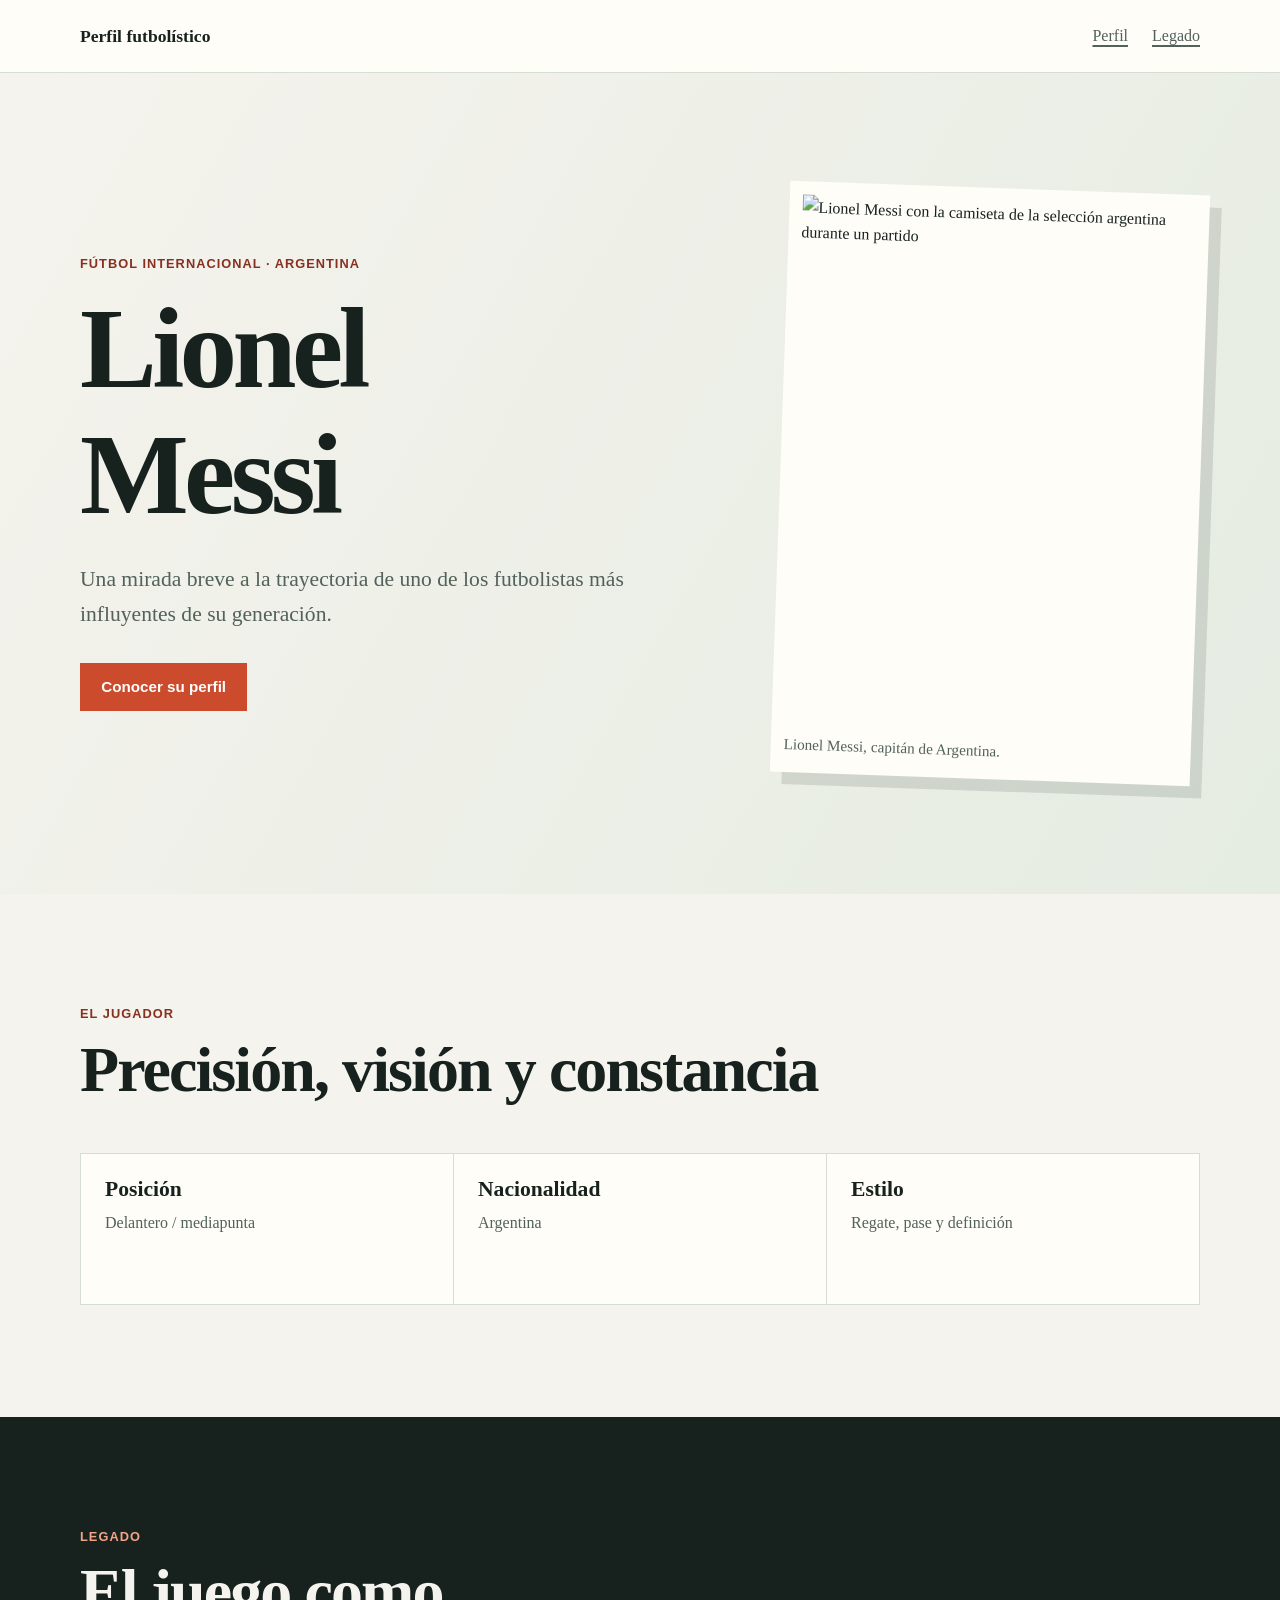
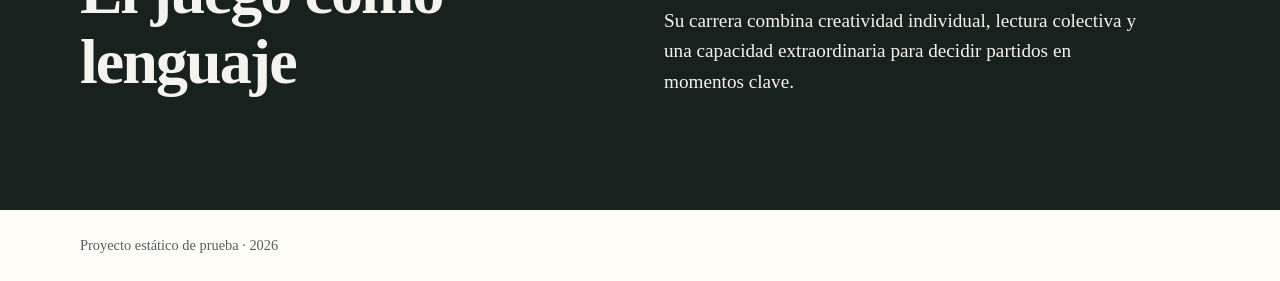
==== prueba1/index.html @ 14f0600e "Crear pagina futbolistica y auditoria UX" ====
<!doctype html>
<html lang="es">
<head>
  <meta charset="utf-8">
  <meta name="viewport" content="width=device-width, initial-scale=1">
  <meta name="description" content="Perfil breve de Lionel Messi, futbolista argentino.">
  <title>Lionel Messi | Perfil futbolístico</title>
  <link rel="stylesheet" href="styles.css">
</head>
<body>
  <header class="site-header">
    <div class="container header-content">
      <a class="brand" href="index.html" aria-label="Inicio de Perfil futbolístico">Perfil futbolístico</a>
      <nav aria-label="Navegación principal">
        <a href="#perfil">Perfil</a>
        <a href="#legado">Legado</a>
      </nav>
    </div>
  </header>

  <main>
    <section class="hero" aria-labelledby="page-title">
      <div class="container hero-grid">
        <div class="hero-copy">
          <p class="eyebrow">Fútbol internacional · Argentina</p>
          <h1 id="page-title">Lionel Messi</h1>
          <p class="intro">Una mirada breve a la trayectoria de uno de los futbolistas más influyentes de su generación.</p>
          <a class="button" href="#perfil">Conocer su perfil</a>
        </div>
        <figure class="player-image">
          <img src="https://upload.wikimedia.org/wikipedia/commons/8/86/Lionel_Messi_20180626.jpg" alt="Lionel Messi con la camiseta de la selección argentina durante un partido" width="900" height="1200">
          <figcaption>Lionel Messi, capitán de Argentina.</figcaption>
        </figure>
      </div>
    </section>

    <section id="perfil" class="profile-section" aria-labelledby="profile-title">
      <div class="container">
        <p class="eyebrow">El jugador</p>
        <h2 id="profile-title">Precisión, visión y constancia</h2>
        <div class="facts-grid">
          <article class="fact">
            <h3>Posición</h3>
            <p>Delantero / mediapunta</p>
          </article>
          <article class="fact">
            <h3>Nacionalidad</h3>
            <p>Argentina</p>
          </article>
          <article class="fact">
            <h3>Estilo</h3>
            <p>Regate, pase y definición</p>
          </article>
        </div>
      </div>
    </section>

    <section id="legado" class="legacy-section" aria-labelledby="legacy-title">
      <div class="container legacy-content">
        <div>
          <p class="eyebrow">Legado</p>
          <h2 id="legacy-title">El juego como lenguaje</h2>
        </div>
        <p>Su carrera combina creatividad individual, lectura colectiva y una capacidad extraordinaria para decidir partidos en momentos clave.</p>
      </div>
    </section>
  </main>

  <footer class="site-footer">
    <div class="container">
      <p>Proyecto estático de prueba · 2026</p>
    </div>
  </footer>
</body>
</html>
---- prueba1/styles.css ----
:root {
  color-scheme: light;
  --ink: #17221f;
  --muted: #52615b;
  --paper: #f5f3ed;
  --surface: #fffdf8;
  --line: #d6ddd5;
  --accent: #cc4b2c;
  --accent-dark: #87301f;
  --max-width: 1120px;
}

* { box-sizing: border-box; }
html { scroll-behavior: smooth; }
body {
  margin: 0;
  color: var(--ink);
  background: var(--paper);
  font-family: Georgia, 'Times New Roman', serif;
  line-height: 1.6;
}

.container { width: min(var(--max-width), calc(100% - 3rem)); margin: 0 auto; }
.site-header { border-bottom: 1px solid var(--line); background: var(--surface); }
.header-content { display: flex; align-items: center; justify-content: space-between; min-height: 72px; gap: 2rem; }
.brand { color: var(--ink); font-size: 1.1rem; font-weight: 700; text-decoration: none; }
nav { display: flex; gap: 1.5rem; }
nav a { color: var(--muted); text-decoration-thickness: .12em; text-underline-offset: .25em; }
nav a:hover, nav a:focus-visible { color: var(--accent-dark); }

.hero { padding: clamp(4rem, 9vw, 8rem) 0; background: linear-gradient(120deg, #f5f3ed 0%, #e5ece2 100%); }
.hero-grid { display: grid; grid-template-columns: 1fr minmax(280px, 420px); align-items: center; gap: clamp(2rem, 7vw, 7rem); }
.eyebrow { margin: 0 0 .8rem; color: var(--accent-dark); font: 700 .8rem/1.2 Arial, sans-serif; letter-spacing: .08em; text-transform: uppercase; }
h1, h2, h3 { line-height: 1.1; }
h1 { max-width: 9ch; margin: 0; font-size: clamp(3.6rem, 9vw, 7.5rem); letter-spacing: -.04em; }
h2 { margin: 0; font-size: clamp(2.2rem, 5vw, 4rem); letter-spacing: -.03em; }
h3 { margin: 0 0 .5rem; font-size: 1.35rem; }
.intro { max-width: 34rem; margin: 1.5rem 0 2rem; color: var(--muted); font-size: clamp(1.1rem, 2vw, 1.35rem); }
.button { display: inline-block; padding: .8rem 1.2rem; color: #fff; background: var(--accent); font: 700 .95rem/1.2 Arial, sans-serif; text-decoration: none; border: 2px solid var(--accent); }
.button:hover, .button:focus-visible { background: var(--accent-dark); border-color: var(--accent-dark); }
.player-image { margin: 0; padding: .8rem .8rem 1rem; background: var(--surface); box-shadow: 12px 12px 0 rgba(23, 34, 31, .12); transform: rotate(2deg); }
.player-image img { display: block; width: 100%; height: auto; aspect-ratio: 3 / 4; object-fit: cover; }
figcaption { margin-top: .75rem; color: var(--muted); font-size: .95rem; }
.profile-section, .legacy-section { padding: clamp(4rem, 9vw, 7rem) 0; }
.facts-grid { display: grid; grid-template-columns: repeat(3, 1fr); gap: 1px; margin-top: 3rem; background: var(--line); border: 1px solid var(--line); }
.fact { min-height: 150px; padding: 1.5rem; background: var(--surface); }
.fact p { margin: 0; color: var(--muted); }
.legacy-section { color: #f5f3ed; background: var(--ink); }
.legacy-content { display: grid; grid-template-columns: 1fr 1fr; gap: 3rem; align-items: end; }
.legacy-content .eyebrow { color: #f3a386; }
.legacy-content > p { max-width: 30rem; margin: 0; font-size: 1.2rem; }
.site-footer { padding: 1.5rem 0; color: var(--muted); background: var(--surface); font-size: .9rem; }
.site-footer p { margin: 0; }
:focus-visible { outline: 3px solid #1b6a9b; outline-offset: 4px; }

@media (max-width: 700px) {
  .container { width: min(var(--max-width), calc(100% - 2rem)); }
  .header-content { align-items: flex-start; flex-direction: column; justify-content: center; padding: 1rem 0; gap: .6rem; }
  nav { gap: 1rem; }
  .hero-grid, .legacy-content { grid-template-columns: 1fr; }
  .player-image { max-width: 360px; margin: 0 auto; }
  .facts-grid { grid-template-columns: 1fr; }
}

@media (prefers-reduced-motion: reduce) {
  html { scroll-behavior: auto; }
  *, *::before, *::after { transition-duration: .01ms !important; animation-duration: .01ms !important; }
}
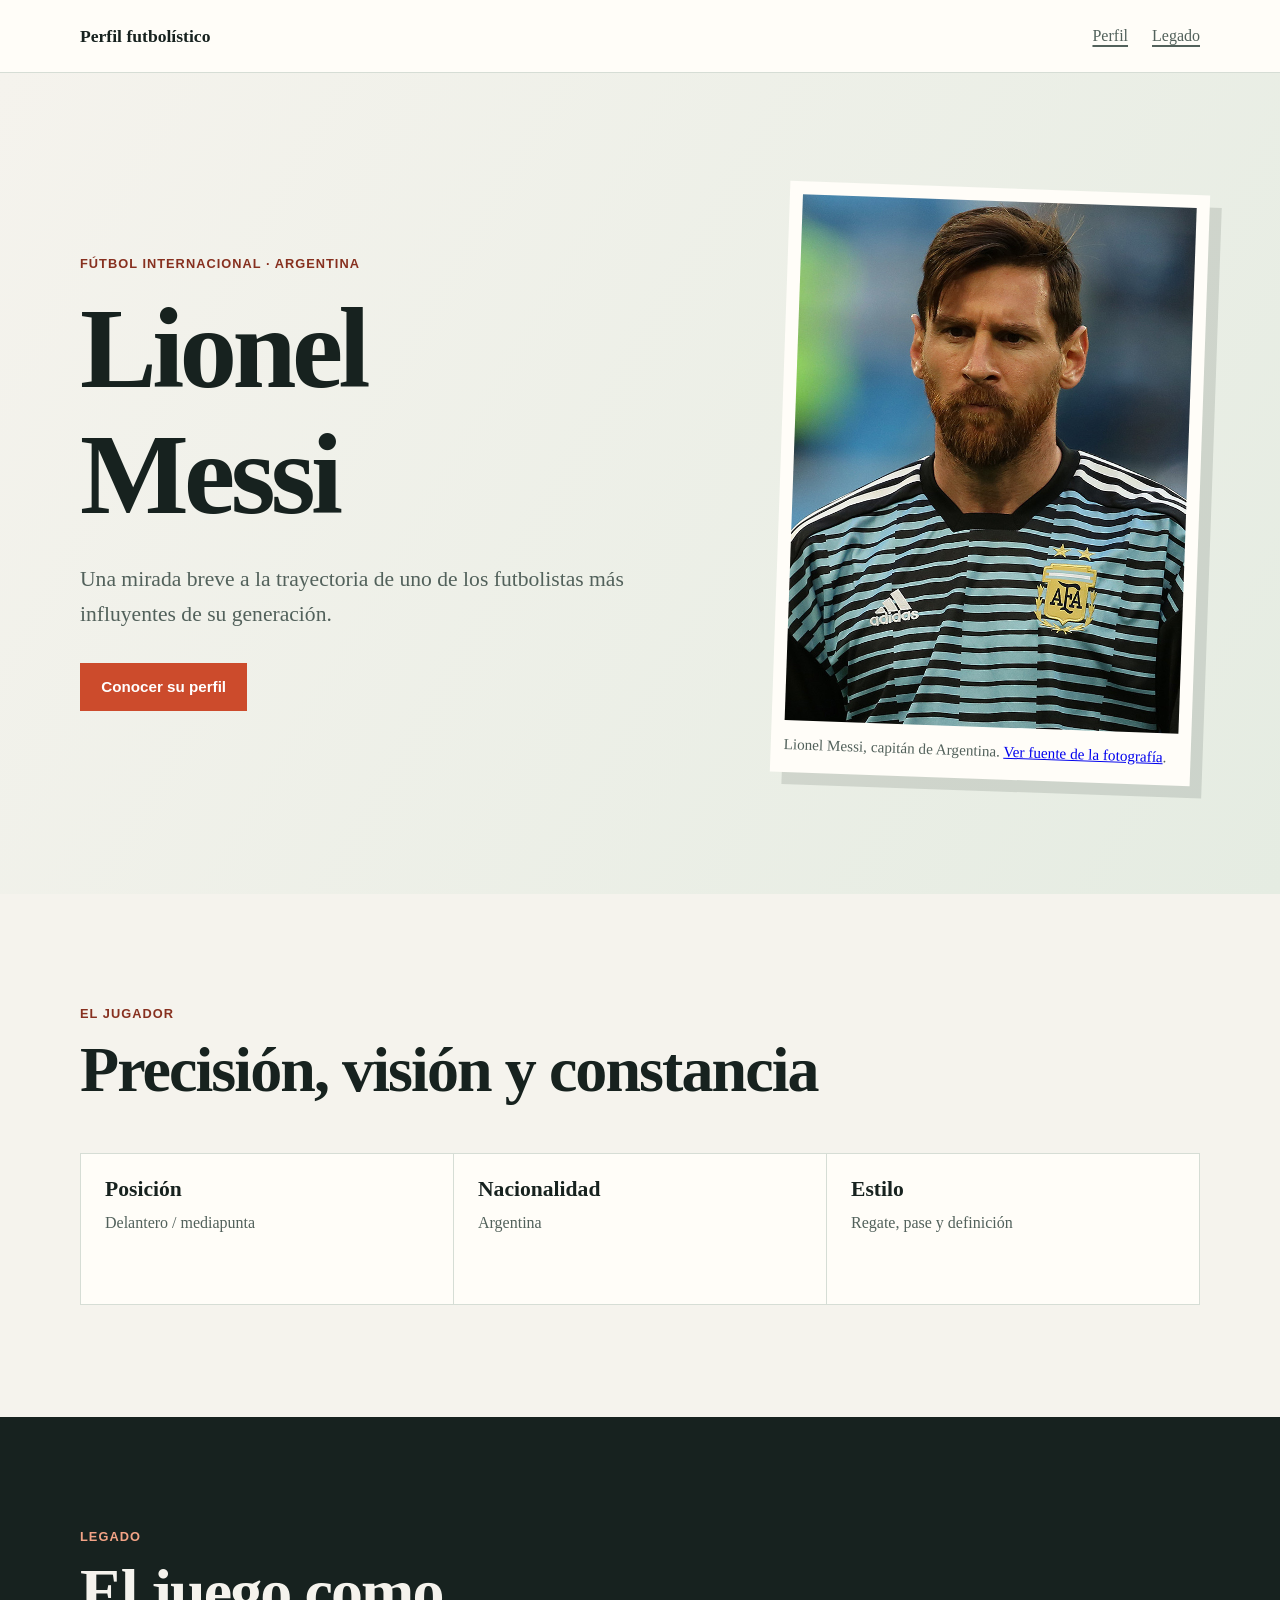
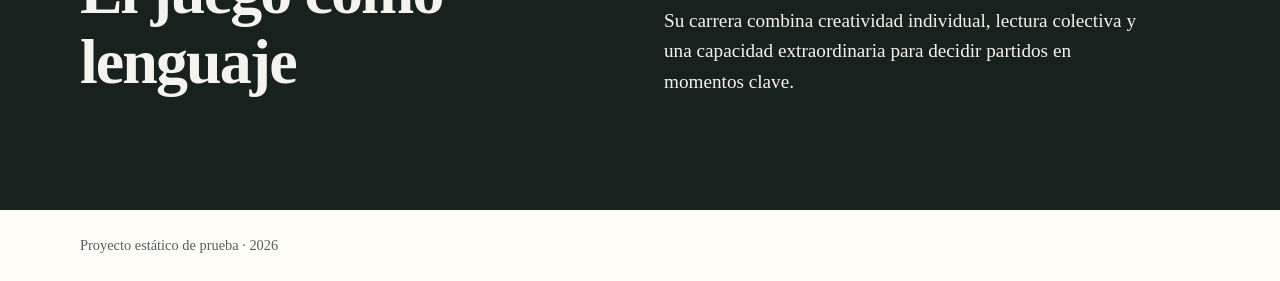
==== commit bb41c1f7: "Usar foto local y publicar en GitHub Pages" ====
--- a/prueba1/index.html
+++ b/prueba1/index.html
@@ -28,8 +28,8 @@
           <a class="button" href="#perfil">Conocer su perfil</a>
         </div>
         <figure class="player-image">
-          <img src="https://upload.wikimedia.org/wikipedia/commons/8/86/Lionel_Messi_20180626.jpg" alt="Lionel Messi con la camiseta de la selección argentina durante un partido" width="900" height="1200">
-          <figcaption>Lionel Messi, capitán de Argentina.</figcaption>
+          <img src="assets/lionel-messi.jpg" alt="Lionel Messi con la camiseta de la selección argentina durante un partido" width="701" height="1000">
+          <figcaption>Lionel Messi, capitán de Argentina. <a href="https://commons.wikimedia.org/wiki/File:Lionel_Messi_20180626.jpg" rel="noopener noreferrer">Ver fuente de la fotografía</a>.</figcaption>
         </figure>
       </div>
     </section>
